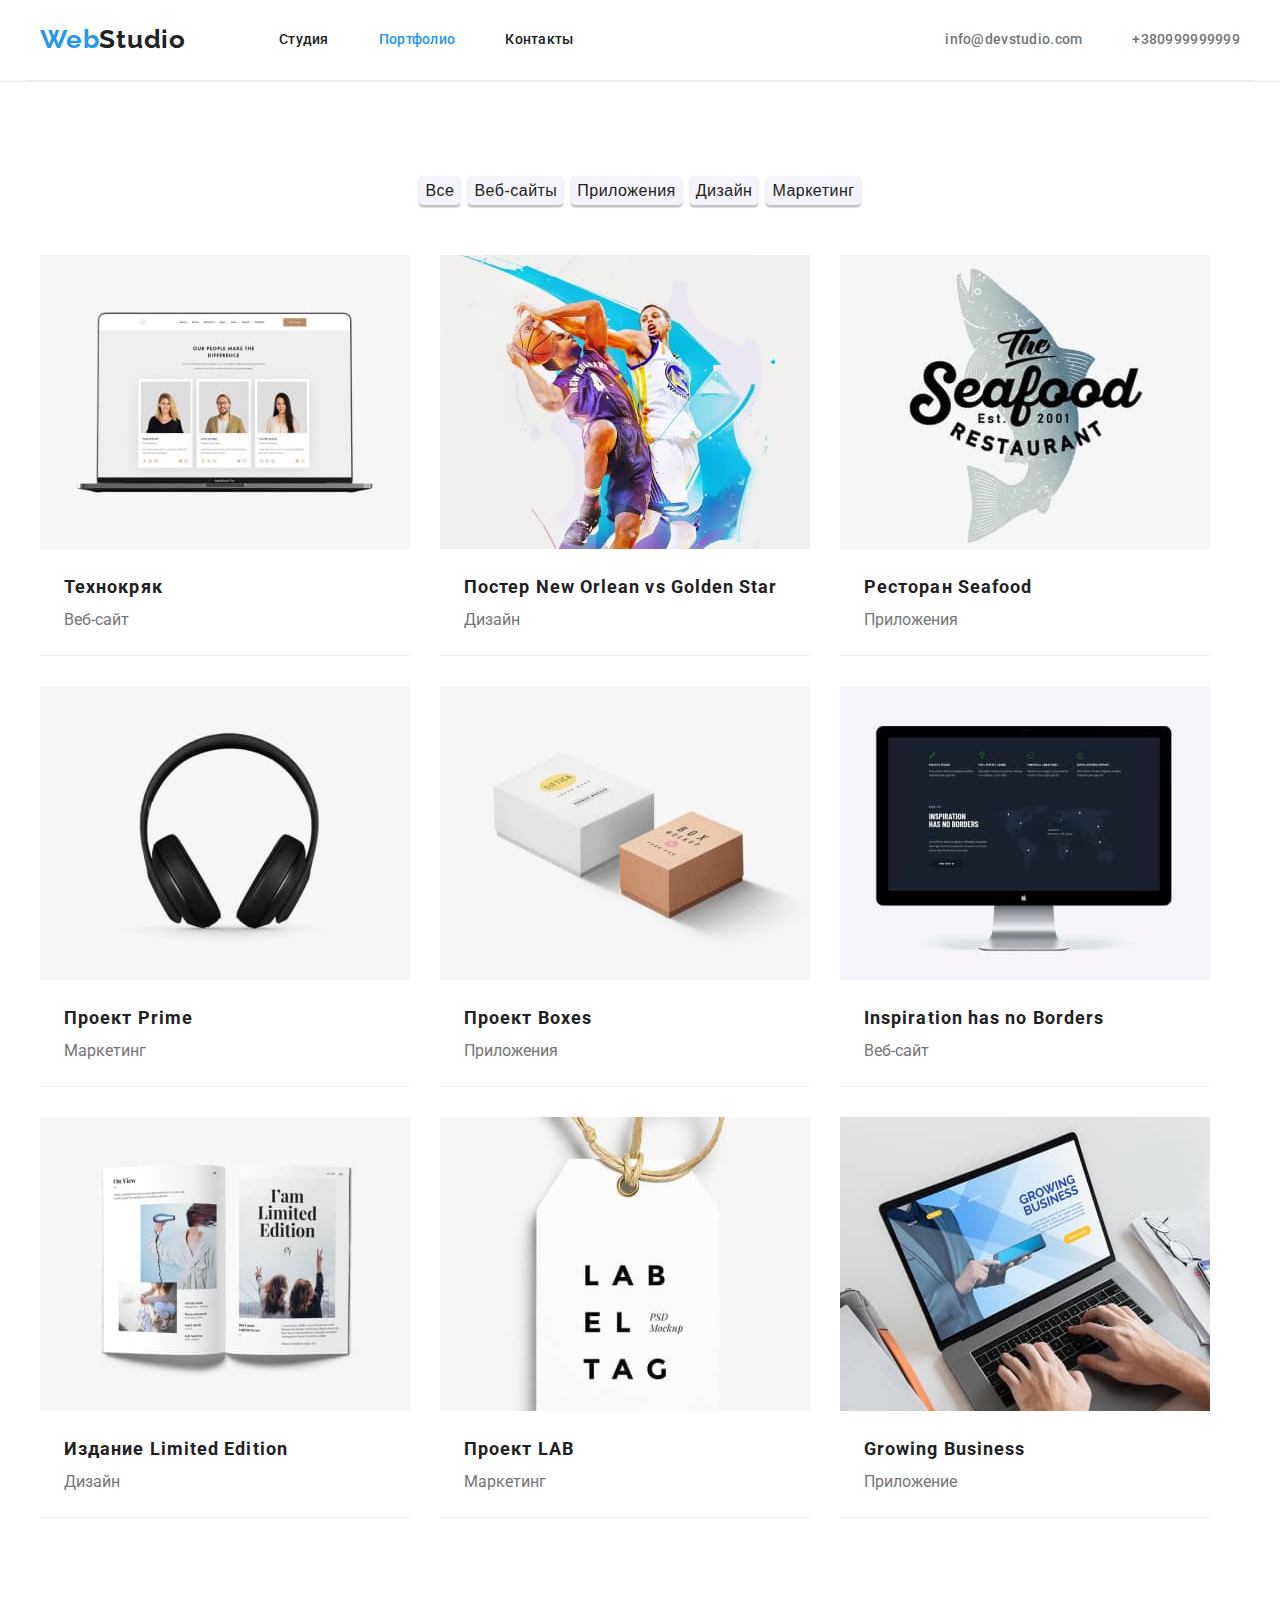
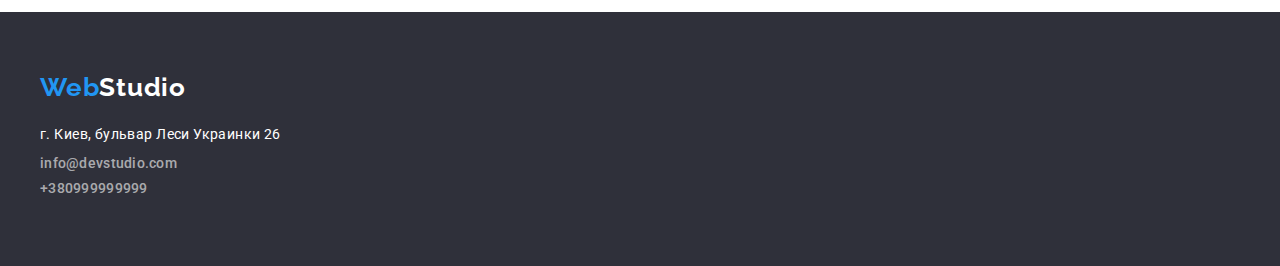
==== portfolio.html @ 698f4d0d "initial commit" ====
<!DOCTYPE html>
<html lang="ru">
  <head>
    <meta charset="UTF-8" />
    <meta http-equiv="X-UA-Compatible" content="IE=edge" />
    <meta name="viewport" content="width=device-width, initial-scale=1.0" />
    <link rel="preconnect" href="https://fonts.googleapis.com" />
    <link rel="preconnect" href="https://fonts.gstatic.com" crossorigin />
    <link
      href="https://fonts.googleapis.com/css2?family=Raleway:wght@700&family=Roboto:wght@400;500;700;900&display=swap"
      rel="stylesheet"
    />
    <link rel="stylesheet" href="./css/styles.css" />
    <title class="title-logo">Web Studio</title>
  </head>
  <body class="page">
    <!-- Шапка -->
    <header class="header">
      <div class="container header">
        <a class="logo" href="./index.html" class="href" lang="en"
          >Web<span class="logo-black">Studio</span></a
        >
        <nav class="nav">
          <ul class="site-nav list">
            <li class="item">
              <a class="link" href="./index.html">Студия</a>
            </li>
            <li class="item">
              <a class="link current" href="./portfolio.html">Портфолио</a>
            </li>
            <li class="item">
              <a class="link contacts" href="./contacts.html">Контакты</a>
            </li>
          </ul>
        </nav>
        <ul class="list hdr-contacts">
          <li>
            <a class="mail" href="mailto:info@devstudio.com" lang="en"
              >info@devstudio.com</a
            >
          </li>
          <li class="space">
            <a class="tel" href="tel:+380999999999">+380999999999</a>
          </li>
        </ul>
      </div>
    </header>

    <!-- Мэйн -->
    <section>
      <div class="container portfolio">
        <h1 class="visually-hidden">web-studio portfolio</h1>

        <ul class="btnlist list">
          <li class="btnitem">
            <button class="button-portfolio" type="button">Все</button>
          </li>
          <li class="btnitem">
            <button class="button-portfolio" type="button">Веб-сайты</button>
          </li>
          <li class="btnitem">
            <button class="button-portfolio" type="button">Приложения</button>
          </li>
          <li class="btnitem">
            <button class="button-portfolio" type="button">Дизайн</button>
          </li>
          <li class="btnitem">
            <button class="button-portfolio" type="button">Маркетинг</button>
          </li>
        </ul>

        <ul class="works-list list">
          <li class="works-item">
            <img src="./images/img.jpg" width="370" alt="Ноутбук" />
            <div class="works-caption">
            <h2 class="gallery-captions">Технокряк</h2>
            <p class="gallery-descr">Веб-сайт</p>
            </div>
          </li>
          <li class="works-item">
            <img src="./images/img-2.jpg" width="370" alt="спортсмены" />
            <div class="works-caption">
            <h2 class="gallery-captions">Постер New Orlean vs Golden Star</h2>
            <p class="gallery-descr">Дизайн</p>
            </div>
          </li>
          <li class="works-item">
            <img src="./images/img-3.jpg" width="370" alt="логотип ресторана" />
            <div class="works-caption">
            <h2 class="gallery-captions">Ресторан Seafood</h2>
            <p class="gallery-descr">Приложения</p>
            </div>
          </li>
          <li class="works-item">
            <img src="./images/img-4.jpg" width="370" alt="наушники" />
            <div class="works-caption">
            <h2 class="gallery-captions">Проект Prime</h2>
            <p class="gallery-descr">Маркетинг</p>
            </div>
          </li>
          <li class="works-item">
            <img src="./images/img-5.jpg" width="370" alt="коробки" />
            <div class="works-caption">
            <h2 class="gallery-captions">Проект Boxes</h2>
            <p class="gallery-descr">Приложения</p>
            </div>
          </li>
          <li class="works-item">
            <img src="./images/img-6.jpg" width="370" alt="Компьютер" />
            <div class="works-caption">
            <h2 class="gallery-captions">Inspiration has no Borders</h2>
            <p class="gallery-descr">Веб-сайт</p>
            </div>
          </li>
          <li class="works-item">
            <img src="./images/img-7.jpg" width="370" alt="книга" />
            <div class="works-caption">
            <h2 class="gallery-captions">Издание Limited Edition</h2>
            <p class="gallery-descr">Дизайн</p>
            </div>
          </li>
          <li class="works-item">
            <img src="./images/img-8.jpg" width="370" alt="бирка" />
            <div class="works-caption">
            <h2 class="gallery-captions">Проект LAB</h2>
            <p class="gallery-descr">Маркетинг</p>
            </div>
          </li>
          <li class="works-item">
            <img
              src="./images/img-9.jpg"
              width="370"
              alt="работа за компьютером"
            />
            <div class="works-caption">
            <h2 class="gallery-captions">Growing Business</h2>
            <p class="gallery-descr">Приложение
              </div>
            </p>
          </li>
        </ul>
      </div>
    </section>

    <!-- Подвал -->
    <footer class="footer">
      <div class="container ftr">
        <a href="./index.html" class="logo ftr" lang="en"
          >Web<span class="logo-white">Studio</span></a
        >
        <address class="place">г. Киев, бульвар Леси Украинки 26</address>
        <a class="mail down" href="mailto:info@devstudio.com"
          >info@devstudio.com</a
        >
        <a class="tel down" href="tel:+380999999999">+380999999999</a>
      </div>
    </footer>
  </body>
</html>
---- css/styles.css ----
/* 
header-color = #FFFFFF
bg-color-section-one = #E5E5E5
bg-color-section-two = #F5F4FA
hero-ftr-color = #2F303A
accent-color = #2196F3
title-color = #212121
text-color = #757575
*/
:root {
  --header-color: #ffffff;
  --bg-color-section-two: #f5f4fa;
  --hero-ftr-color: #2f303a;
  --accent-color: #2196f3;
  --title-color: #212121;
  --text-color: #757575;
  --black: #000000;
}
body {
  margin: 0px;
  color: #757575;
  background-color: var(--header-color);
  font-style: normal;
  text-decoration: none;
  font-family: Roboto, sans-serif;
  font-weight: 400;
}

h1,
h2,
h3,
h4,
h5,
h6,
ul,
p {
  margin: 0px;
}

img {
  display: block;
}

.page {
  background-color: var(--bg-color-section-one);
}

.list {
  margin: 0px;
  list-style: none;
}

.visually-hidden {
  position: absolute;
  width: 1px;
  height: 1px;
  margin: -1px;
  border: 0;
  padding: 0;

  white-space: nowrap;
  clip-path: inset(100%);
  clip: rect(0 0 0 0);
  overflow: hidden;
}

.container {
  width: 1200px;
  margin-left: auto;
  margin-right: auto;
  padding-left: 15px;
  padding-right: 15px;
}

.container.header {
  display: flex;
  align-items: center;
  background-color: #ffffff;
}

.container.ftr {
  display: flex;
  flex-direction: column;
  justify-content: flex-start;
}

/* header */
.header {
  background-color: #ffffff;
  border-bottom: 1px solid #ececec;
}

.logo {
  display: inline-block;
  margin-right: 93px;
  font-family: Raleway, sans-serif;
  font-weight: 700;
  font-size: 26px;
  line-height: 1.2;
  letter-spacing: 0.03em;
  color: var(--accent-color);
  text-decoration: none;
}
.logo-black {
  color: var(--title-color);
}
/* site nav */

.site-nav {
  display: flex;
  padding-left: 0px;
}
.site-nav > .item {
  margin-right: 50px;
}

.site-nav > .item:last-child {
  margin-right: 0px;
}

.site-nav .link {
  padding-bottom: 32px;
  padding-top: 32px;
  text-decoration: none;
  font-weight: 500;
  font-size: 14px;
  line-height: 1.14;
  letter-spacing: 0.02em;
  color: var(--title-color);
}
.hdr-contacts {
  display: flex;
  padding-left: 0px;
  margin-left: auto;
}

.space {
  margin-left: 50px;
}

.link.contacts {
  margin-right: 0;
}

.site-nav .link:hover,
.site-nav .link:focus {
  color: var(--accent-color);
}
.site-nav .link.current {
  color: var(--accent-color);
}

.mail {
  display: inline-block;
  padding-top: 32px;
  padding-bottom: 32px;
  color: #757575;
  font-weight: 500;
  text-decoration: none;
  font-size: 14px;
  line-height: 1.14;
  letter-spacing: 0.02em;
}

.tel {
  display: inline-block;
  padding-top: 32px;
  padding-bottom: 32px;
  color: #757575;
  font-weight: 500;
  text-decoration: none;
  font-size: 14px;
  line-height: 1.14;
  letter-spacing: 0.02em;
}
.mail:hover,
.tel:hover {
  color: var(--accent-color);
}

.mail:focus,
.tel:focus {
  color: var(--accent-color);
}

/* hero */
.hero {
  padding: 200px 0;
  text-align: center;
  background-color: var(--hero-ftr-color);
}
.hero-title {
  width: 696px;
  margin-left: auto;
  margin-right: auto;
  margin-bottom: 30px;

  color: var(--header-color);
  font-family: Roboto, sans-serif;
  font-weight: 900;
  text-align: center;
  font-size: 44px;
  line-height: 1.36;
  letter-spacing: 0.06em;
  text-transform: uppercase;
}

.button {
  padding: 10px 32px 10px 32px;
  border: 0px;
  margin-left: auto;
  margin-right: auto;
  cursor: pointer;
  background-color: var(--accent-color);
  color: var(--header-color);
  font-size: 16px;
  line-height: 1.87;
  display: flex;
  align-items: center;
  text-align: center;
  letter-spacing: 0.06em;
}

/* section */

.section {
  padding-bottom: 94px;
}

.section.feature {
  padding-bottom: 94px;
  padding-top: 94px;
}

.feature-list {
  display: flex;
  padding-left: 0px;
}

.feature-items {
  margin-right: 30px;
  width: 270px;
}

.feature-items:last-child {
  margin-right: 0px;
}

.feature-title {
  margin-bottom: 10px;
  text-decoration: none;
  color: var(--title-color);
  font-weight: 700;
  font-size: 14px;
  line-height: 1.14;
  letter-spacing: 0.03em;
  text-transform: uppercase;
}

.item {
  display: flex;
  margin-left: auto;
  margin-right: auto;
  padding-left: 0px;
}

.items {
  margin-right: 30px;
}
.item:last-child {
  margin-right: 0px;
}

.section-title {
  margin-bottom: 50px;
  color: var(--title-color);
  font-weight: 700;
  font-size: 36px;
  line-height: 1.17;
  text-align: center;
  letter-spacing: 0.03em;
}

.secondary-text {
  font-size: 14px;
  line-height: 1.71;
  letter-spacing: 0.03em;
  color: var(--text-color);
}

.secondary-text.change-font {
  font-size: 16px;
}

.section.team {
  background-color: #f5f4fa;
  padding-top: 94px;
  padding-bottom: 94px;
}

.team-txt {
  padding-top: 30px;
  padding-bottom: 30px;
  background-color: #ffffff;
}

.section-title.team {
  margin-bottom: 10px;
  font-weight: 500;
  font-size: 16px;
  line-height: 1.19;
  text-align: center;
  letter-spacing: 0.03em;
  color: #212121;
}

.teamlist {
  display: flex;
  justify-content: center;
  margin-right: auto;
  margin-left: auto;
  padding-left: 0px;
}

.correction {
  margin-right: 30px;
}

.secondary-text.change-font {
  text-align: center;
  background-color: #ffffff;
}

.one {
  margin-bottom: 94px;
  box-shadow: 0px 1px 3px rgba(0, 0, 0, 0.12), 0px 1px 1px rgba(0, 0, 0, 0.14),
    0px 2px 1px rgba(0, 0, 0, 0.2);
  border-radius: 0px 0px 4px 4px;
}

/* footer */
.footer {
  display: flex;
  flex-direction: row;
  justify-content: flex-start;
  padding-bottom: 60px;
  padding-top: 60px;
  color: #ffffff;
  background-color: var(--hero-ftr-color);
}

.logo-white {
  color: #ffffff;
}

.logo.ftr {
  margin-bottom: 20px;
}

.place {
  margin-bottom: 9px;
  font-size: 14px;
  font-style: normal;
  line-height: 1.71;
  letter-spacing: 0.03em;
  color: #ffffff;
}

.mail.down,
.tel.down {
  padding-top: 0px;
  padding-bottom: 0px;
  margin-bottom: 9px;
  color: rgba(255, 255, 255, 0.6);
}

/*  PORTfolio */
.button-portfolio {
  border: 0px;
  cursor: pointer;
  border-radius: 4px;
  box-shadow: 0px 3px 1px rgba(0, 0, 0, 0.1), 0px 1px 2px rgba(0, 0, 0, 0.08),
    0px 2px 2px rgba(0, 0, 0, 0.12);

  font-weight: 500;
  font-size: 16px;
  line-height: 1.71;
  text-align: center;
  letter-spacing: 0.03em;
  color: var(--title-color);
  background-color: #f5f4fa;
}

.button-portfolio:hover,
.button-portfolio:focus {
  background-color: var(--accent-color);
  color: #ffffff;
}

.gallery-captions {
  font-weight: bold;
  font-size: 18px;
  line-height: 2;
  letter-spacing: 0.06em;
  color: var(--title-color);
}
.gallery-descr {
  font-size: 16px;
  line-height: 1.87;
}
.btnlist {
  display: flex;
  justify-content: center;
  margin-bottom: 50px;
  margin-right: auto;
  margin-left: auto;
  padding-left: 0px;
}
.btnlist > .btnitem {
  margin-right: 8px;
}
.btnlist > .btnitem:last-child {
  margin-right: 0px;
}

.works-list {
  display: flex;
  flex-wrap: wrap;
  margin-left: auto;
  margin-right: auto;
  padding-left: 0px;
}

.works-item {
  margin-right: 30px;
  margin-bottom: 30px;
  border-bottom: 1px solid #eeeeee;
}
.works-item:nth-child(3n + 3) {
  margin-right: 0px;
}
.works-item:nth-child(n + 7) {
  margin-bottom: 0px;
}

.container.portfolio {
  padding-top: 94px;
  padding-bottom: 94px;
}
.works-caption {
  padding: 20px 24px;
}
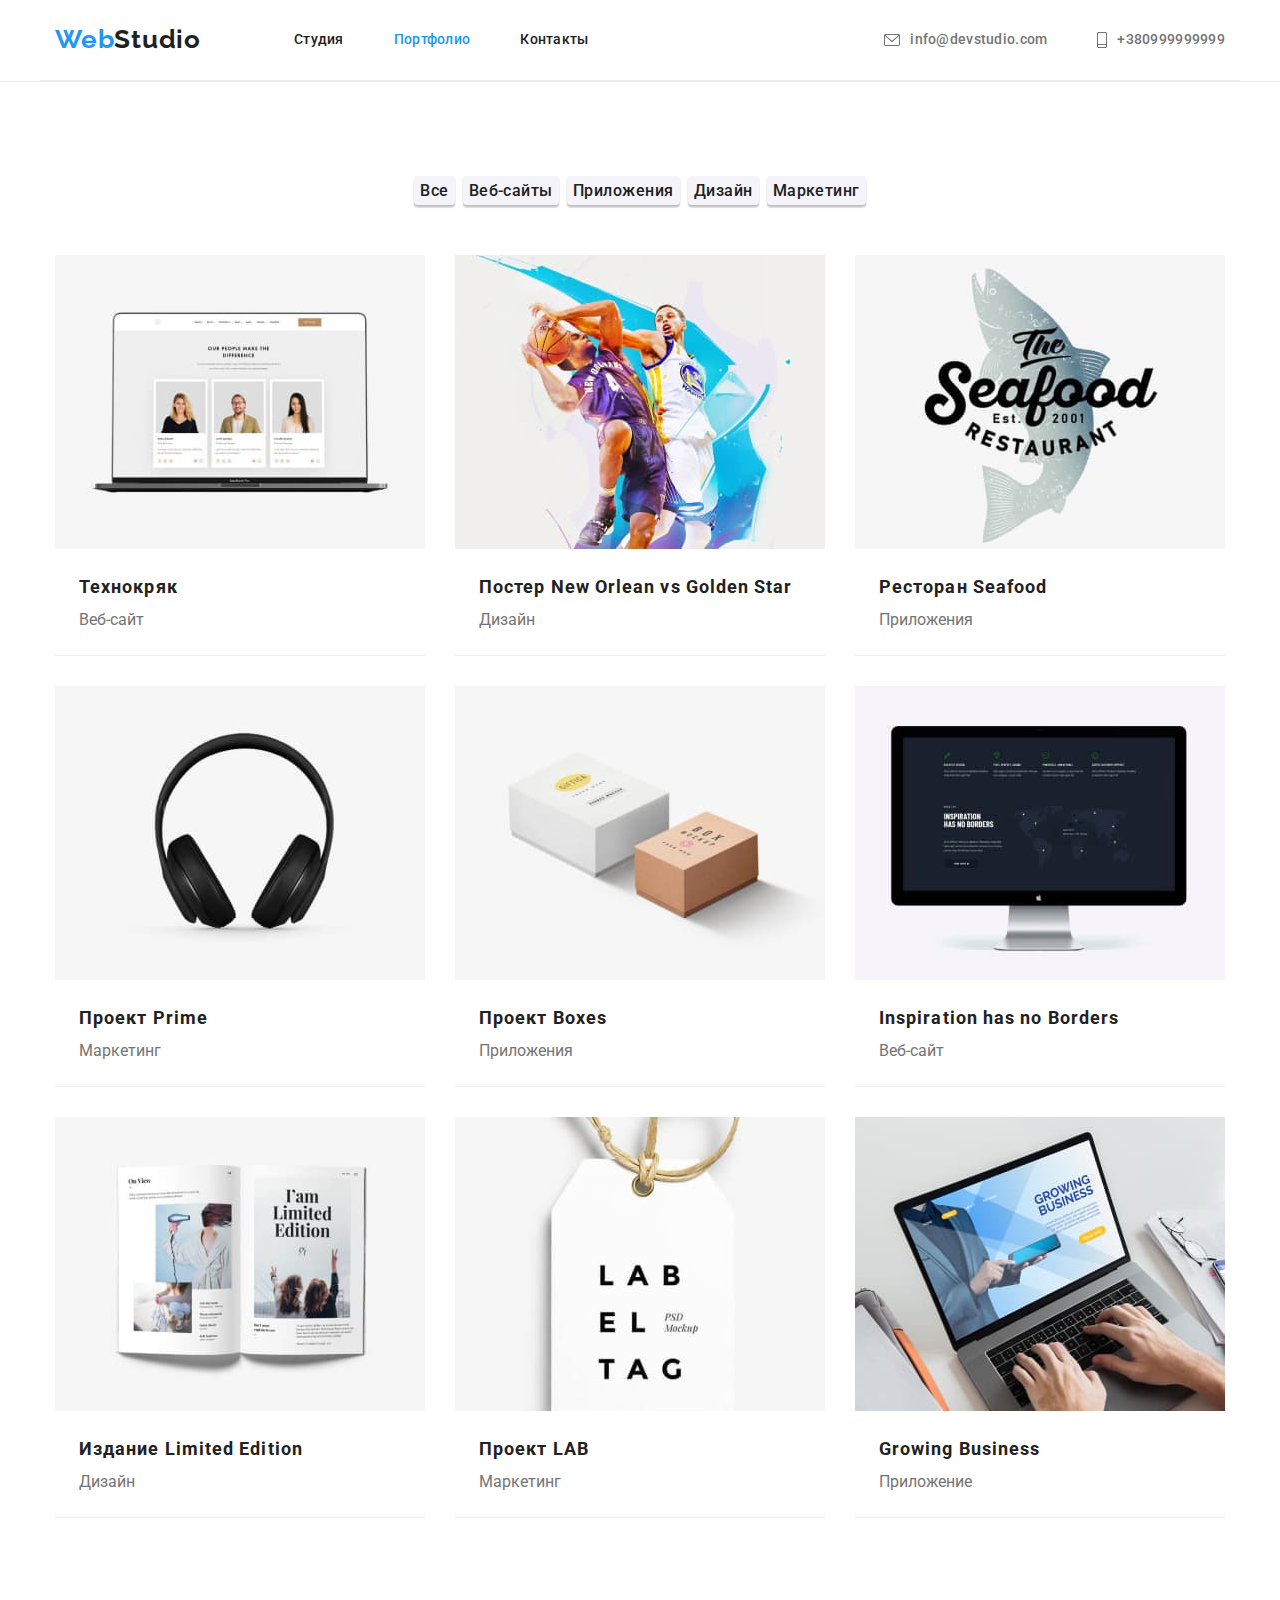
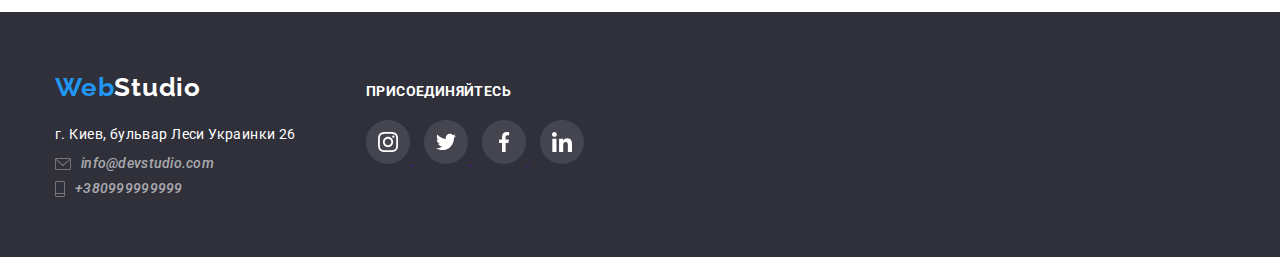
==== commit cd46516f: "xxxx" ====
--- a/portfolio.html
+++ b/portfolio.html
@@ -9,6 +9,10 @@
     <link
       href="https://fonts.googleapis.com/css2?family=Raleway:wght@700&family=Roboto:wght@400;500;700;900&display=swap"
       rel="stylesheet"
+    />
+     <link
+      rel="stylesheet"
+      href="https://cdnjs.cloudflare.com/ajax/libs/modern-normalize/1.0.0/modern-normalize.min.css"
     />
     <link rel="stylesheet" href="./css/styles.css" />
     <title class="title-logo">Web Studio</title>
@@ -143,16 +147,44 @@
     </section>
 
     <!-- Подвал -->
-    <footer class="footer">
+   <footer class="footer">
       <div class="container ftr">
-        <a href="./index.html" class="logo ftr" lang="en"
-          >Web<span class="logo-white">Studio</span></a
-        >
-        <address class="place">г. Киев, бульвар Леси Украинки 26</address>
-        <a class="mail down" href="mailto:info@devstudio.com"
-          >info@devstudio.com</a
-        >
-        <a class="tel down" href="tel:+380999999999">+380999999999</a>
+        <div class="ftr-box">
+          <a href="./index.html" class="logo ftr" lang="en"
+            >Web<span class="logo-white">Studio</span></a
+          >
+          <address class="address">
+            <p class="place">г. Киев, бульвар Леси Украинки 26</p>
+            <a class="mail down" href="mailto:info@devstudio.com"
+              >info@devstudio.com</a
+            >
+            <a class="tel down" href="tel:+380999999999">+380999999999</a>
+          </address>
+        </div>
+
+        <div class="ftr-box-two">
+          <p class="ftr-txt">присоединяйтесь</p>
+          <a class="ftr-icons" href="">
+            <svg width="44" height="44">
+              <use href="./images/icons.svg#igblack"></use>
+            </svg>
+          </a>
+          <a class="ftr-icons" href="">
+            <svg width="44" height="44">
+              <use href="./images/icons.svg#twitterblack"></use>
+            </svg>
+          </a>
+          <a class="ftr-icons" href="">
+            <svg width="44" height="44">
+              <use href="./images/icons.svg#facebookblack"></use>
+            </svg>
+          </a>
+          <a class="ftr-icons" href="">
+            <svg width="44" height="44">
+              <use href="./images/icons.svg#linkedinblack"></use>
+            </svg>
+          </a>
+        </div>
       </div>
     </footer>
   </body>
--- a/css/styles.css
+++ b/css/styles.css
@@ -80,8 +80,7 @@
 
 .container.ftr {
   display: flex;
-  flex-direction: column;
-  justify-content: flex-start;
+  align-items: baseline;
 }
 
 /* header */
@@ -151,7 +150,8 @@
 }
 
 .mail {
-  display: inline-block;
+  display: flex;
+  align-items: center;
   padding-top: 32px;
   padding-bottom: 32px;
   color: #757575;
@@ -162,8 +162,20 @@
   letter-spacing: 0.02em;
 }
 
+.mail::before {
+  content: "";
+  width: 16px;
+  height: 12px;
+  display: inline-flex;
+  align-items: center;
+  margin-right: 10px;
+  background-repeat: no-repeat;
+  background-image: url(../images/svg/mail.svg);
+}
+
 .tel {
-  display: inline-block;
+  display: flex;
+  align-items: center;
   padding-top: 32px;
   padding-bottom: 32px;
   color: #757575;
@@ -173,6 +185,17 @@
   line-height: 1.14;
   letter-spacing: 0.02em;
 }
+.tel::before {
+  content: "";
+  width: 10px;
+  height: 16px;
+  display: inline-flex;
+  align-items: center;
+  margin-right: 10px;
+  background-repeat: no-repeat;
+  background-image: url(../images/svg/tel.svg);
+}
+
 .mail:hover,
 .tel:hover {
   color: var(--accent-color);
@@ -219,6 +242,8 @@
   align-items: center;
   text-align: center;
   letter-spacing: 0.06em;
+  box-shadow: 0px 4px 4px rgba(0, 0, 0, 0.15);
+  border-radius: 4px;
 }
 
 /* section */
@@ -257,6 +282,22 @@
   text-transform: uppercase;
 }
 
+.box {
+  display: flex;
+  justify-content: center;
+  align-items: center;
+  width: 270px;
+  height: 120px;
+  border: 1px solid #afb1b8;
+  border-radius: 4px;
+  margin-right: 30px;
+  margin-bottom: 30px;
+  background-color: #f5f4fa;
+}
+.box:last-child {
+  margin-right: 0;
+}
+
 .item {
   display: flex;
   margin-left: auto;
@@ -267,7 +308,7 @@
 .items {
   margin-right: 30px;
 }
-.item:last-child {
+.items:last-child {
   margin-right: 0px;
 }
 
@@ -329,13 +370,52 @@
 .secondary-text.change-font {
   text-align: center;
   background-color: #ffffff;
+  margin-bottom: 16px;
+}
+
+.social-links {
+  display: flex;
+  justify-content: center;
+  align-items: center;
+  padding-left: 32px;
+  padding-right: 32px;
+}
+
+.social-links > a {
+  margin-right: 10px;
+}
+.social-links > a:last-child {
+  margin-right: 0;
 }
 
 .one {
-  margin-bottom: 94px;
   box-shadow: 0px 1px 3px rgba(0, 0, 0, 0.12), 0px 1px 1px rgba(0, 0, 0, 0.14),
     0px 2px 1px rgba(0, 0, 0, 0.2);
   border-radius: 0px 0px 4px 4px;
+}
+
+.container.small {
+  padding-top: 94px;
+  padding-bottom: 94px;
+}
+
+.client-links {
+  display: flex;
+  justify-content: center;
+}
+
+.client {
+  display: flex;
+  justify-content: center;
+  align-items: center;
+  width: 170px;
+  height: 92px;
+  border: 1px solid #afb1b8;
+  border-radius: 4px;
+  margin-right: 30px;
+}
+.client:last-child {
+  margin-right: 0;
 }
 
 /* footer */
@@ -372,6 +452,30 @@
   padding-bottom: 0px;
   margin-bottom: 9px;
   color: rgba(255, 255, 255, 0.6);
+}
+.tel.down {
+  margin-bottom: 0;
+}
+
+.ftr-box {
+  margin-right: 70px;
+}
+
+.ftr-txt {
+  padding-top: 12px;
+  padding-bottom: 20px;
+  font-weight: 700;
+  font-size: 14px;
+  line-height: 1.14;
+  letter-spacing: 0.03em;
+  text-transform: uppercase;
+  color: #ffffff;
+}
+.ftr-icons {
+  margin-right: 10px;
+}
+.ftr-icons:last-child {
+  margin-right: 0;
 }
 
 /*  PORTfolio */
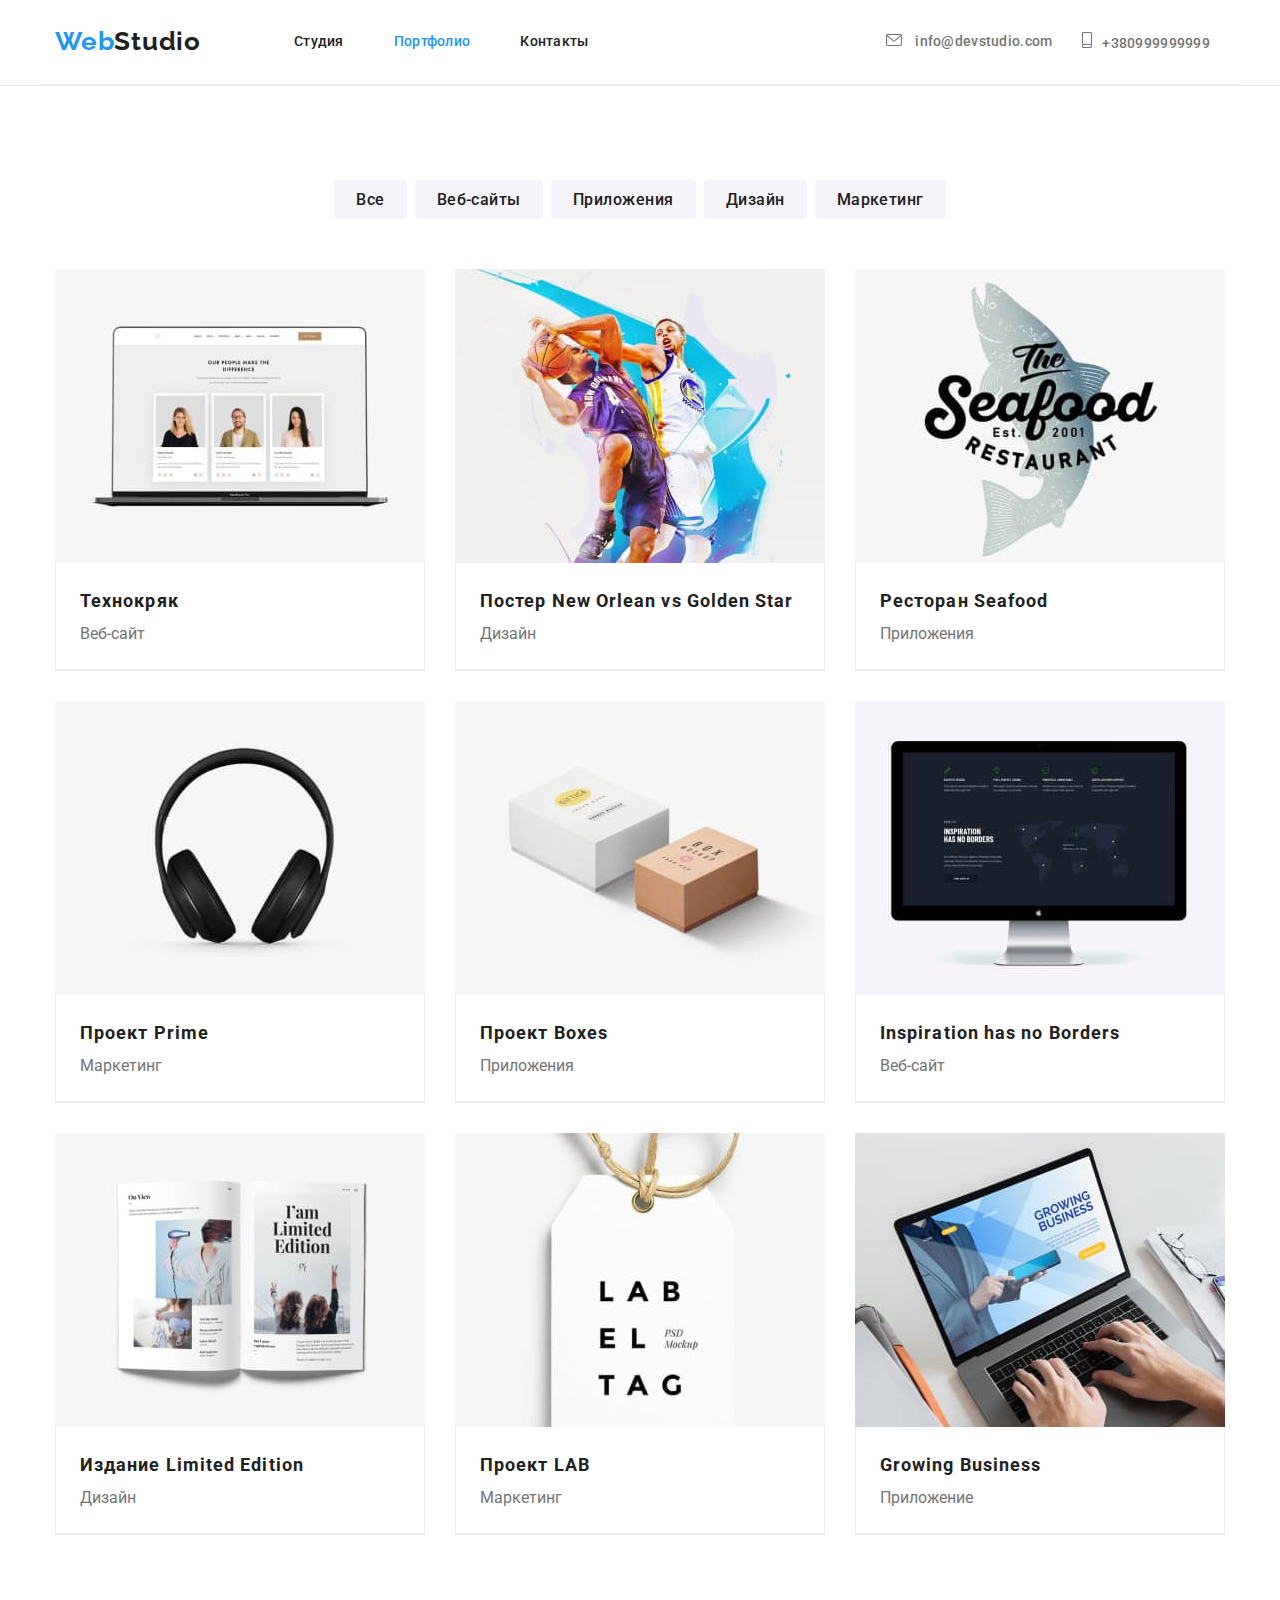
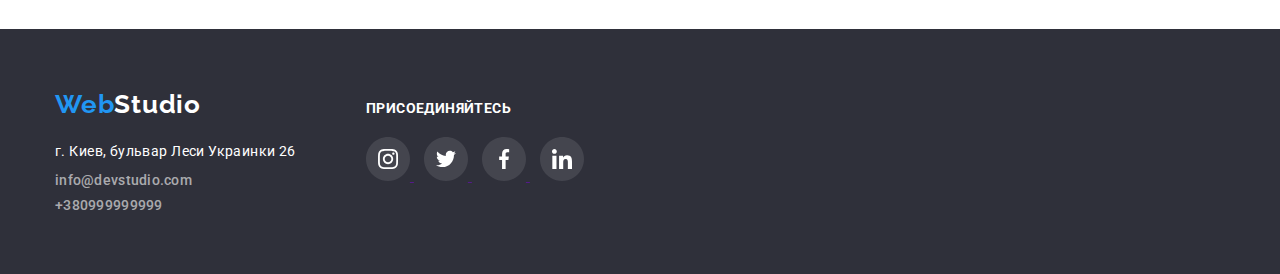
==== commit 94dc1ca1: "update" ====
--- a/portfolio.html
+++ b/portfolio.html
@@ -38,13 +38,18 @@
           </ul>
         </nav>
         <ul class="list hdr-contacts">
-          <li>
+          <li class="space">
             <a class="mail" href="mailto:info@devstudio.com" lang="en"
-              >info@devstudio.com</a
-            >
+              ><svg class="svg-mail" width="16" height="12">
+              <use href="./images/icons.svg#mail"></use>
+            </svg>
+            info@devstudio.com</a>
           </li>
           <li class="space">
-            <a class="tel" href="tel:+380999999999">+380999999999</a>
+            <a class="tel" href="tel:+380999999999">
+              <svg class="svg-tel" width="10" height="16">
+              <use href="./images/icons.svg#tel"></use>
+            </svg>+380999999999</a>
           </li>
         </ul>
       </div>
@@ -165,22 +170,22 @@
         <div class="ftr-box-two">
           <p class="ftr-txt">присоединяйтесь</p>
           <a class="ftr-icons" href="">
-            <svg width="44" height="44">
+            <svg class="ftr-icon" width="44" height="44">
               <use href="./images/icons.svg#igblack"></use>
             </svg>
           </a>
           <a class="ftr-icons" href="">
-            <svg width="44" height="44">
+            <svg class="ftr-icon" width="44" height="44">
               <use href="./images/icons.svg#twitterblack"></use>
             </svg>
           </a>
           <a class="ftr-icons" href="">
-            <svg width="44" height="44">
+            <svg class="ftr-icon" width="44" height="44">
               <use href="./images/icons.svg#facebookblack"></use>
             </svg>
           </a>
           <a class="ftr-icons" href="">
-            <svg width="44" height="44">
+            <svg class="ftr-icon" width="44" height="44">
               <use href="./images/icons.svg#linkedinblack"></use>
             </svg>
           </a>
--- a/css/styles.css
+++ b/css/styles.css
@@ -36,7 +36,10 @@
 p {
   margin: 0px;
 }
-
+li {
+  margin: 0;
+  list-style: none;
+}
 img {
   display: block;
 }
@@ -131,10 +134,14 @@
   display: flex;
   padding-left: 0px;
   margin-left: auto;
+  align-items: center;
 }
 
 .space {
-  margin-left: 50px;
+  margin-right: 15px;
+}
+.space:nth-child(1) {
+  margin-right: 0;
 }
 
 .link.contacts {
@@ -150,52 +157,32 @@
 }
 
 .mail {
-  display: flex;
-  align-items: center;
+  display: block;
+  padding-top: 32px;
+  padding-bottom: 32px;
+  margin-right: 30px;
+  color: #757575;
+  font-weight: 500;
+  font-style: normal;
+  text-decoration: none;
+  font-size: 14px;
+  line-height: 1.14;
+  letter-spacing: 0.02em;
+}
+
+.tel {
+  display: block;
   padding-top: 32px;
   padding-bottom: 32px;
   color: #757575;
   font-weight: 500;
+  font-style: normal;
   text-decoration: none;
   font-size: 14px;
   line-height: 1.14;
   letter-spacing: 0.02em;
 }
 
-.mail::before {
-  content: "";
-  width: 16px;
-  height: 12px;
-  display: inline-flex;
-  align-items: center;
-  margin-right: 10px;
-  background-repeat: no-repeat;
-  background-image: url(../images/svg/mail.svg);
-}
-
-.tel {
-  display: flex;
-  align-items: center;
-  padding-top: 32px;
-  padding-bottom: 32px;
-  color: #757575;
-  font-weight: 500;
-  text-decoration: none;
-  font-size: 14px;
-  line-height: 1.14;
-  letter-spacing: 0.02em;
-}
-.tel::before {
-  content: "";
-  width: 10px;
-  height: 16px;
-  display: inline-flex;
-  align-items: center;
-  margin-right: 10px;
-  background-repeat: no-repeat;
-  background-image: url(../images/svg/tel.svg);
-}
-
 .mail:hover,
 .tel:hover {
   color: var(--accent-color);
@@ -204,6 +191,17 @@
 .mail:focus,
 .tel:focus {
   color: var(--accent-color);
+}
+
+.svg-mail,
+.svg-tel {
+  fill: var(--text-color);
+  margin-right: 10px;
+}
+
+.mail:hover .svg-mail,
+.tel:hover .svg-tel {
+  fill: var(--accent-color);
 }
 
 /* hero */
@@ -211,6 +209,18 @@
   padding: 200px 0;
   text-align: center;
   background-color: var(--hero-ftr-color);
+  background-repeat: no-repeat;
+  background-position: 50% 50%;
+  max-width: 1600px;
+  height: 600px;
+  margin-left: auto;
+  margin-right: auto;
+  background-image: linear-gradient(
+      to right,
+      rgba(47, 48, 58, 0.4),
+      rgba(47, 48, 58, 0.4)
+    ),
+    url(../images/bg.jpg);
 }
 .hero-title {
   width: 696px;
@@ -256,7 +266,6 @@
   padding-bottom: 94px;
   padding-top: 94px;
 }
-
 .feature-list {
   display: flex;
   padding-left: 0px;
@@ -383,15 +392,25 @@
 
 .social-links > a {
   margin-right: 10px;
+  background-color: #fff;
 }
 .social-links > a:last-child {
   margin-right: 0;
+}
+
+.svg-social {
+  fill: #afb1b8;
+  border-radius: 50%;
+}
+.svg-social:hover {
+  background-color: var(--accent-color);
+  fill: #fff;
 }
 
 .one {
   box-shadow: 0px 1px 3px rgba(0, 0, 0, 0.12), 0px 1px 1px rgba(0, 0, 0, 0.14),
     0px 2px 1px rgba(0, 0, 0, 0.2);
-  border-radius: 0px 0px 4px 4px;
+  border-radius: 0px 0px 6px 6px;
 }
 
 .container.small {
@@ -417,6 +436,21 @@
 .client:last-child {
   margin-right: 0;
 }
+.client > a {
+  display: inline-block;
+}
+
+.client:hover {
+  border: 1px solid var(--accent-color);
+}
+
+.svg-client {
+  fill: #afb1b8;
+}
+
+.client:hover .svg-client {
+  fill: var(--accent-color);
+}
 
 /* footer */
 .footer {
@@ -458,6 +492,8 @@
 }
 
 .ftr-box {
+  display: flex;
+  flex-direction: column;
   margin-right: 70px;
 }
 
@@ -477,15 +513,23 @@
 .ftr-icons:last-child {
   margin-right: 0;
 }
-
+.ftr-icon {
+  fill: rgba(255, 255, 255, 0.1);
+}
+.ftr-icon:hover {
+  fill: var(--accent-color);
+}
+.address {
+  display: inline-flex;
+  flex-direction: column;
+}
 /*  PORTfolio */
+
 .button-portfolio {
   border: 0px;
   cursor: pointer;
+  padding: 6px 22px;
   border-radius: 4px;
-  box-shadow: 0px 3px 1px rgba(0, 0, 0, 0.1), 0px 1px 2px rgba(0, 0, 0, 0.08),
-    0px 2px 2px rgba(0, 0, 0, 0.12);
-
   font-weight: 500;
   font-size: 16px;
   line-height: 1.71;
@@ -499,6 +543,8 @@
 .button-portfolio:focus {
   background-color: var(--accent-color);
   color: #ffffff;
+  box-shadow: 0px 3px 1px rgba(0, 0, 0, 0.1), 0px 1px 2px rgba(0, 0, 0, 0.08),
+    0px 2px 2px rgba(0, 0, 0, 0.12);
 }
 
 .gallery-captions {
@@ -553,4 +599,11 @@
 }
 .works-caption {
   padding: 20px 24px;
-}
+  border-bottom: 1px solid #eeeeee;
+  border-left: 1px solid #eeeeee;
+  border-right: 1px solid #eeeeee;
+}
+.works-item:hover {
+  box-shadow: 0px 1px 1px rgba(0, 0, 0, 0.12), 0px 4px 4px rgba(0, 0, 0, 0.06),
+    1px 4px 6px rgba(0, 0, 0, 0.16);
+}
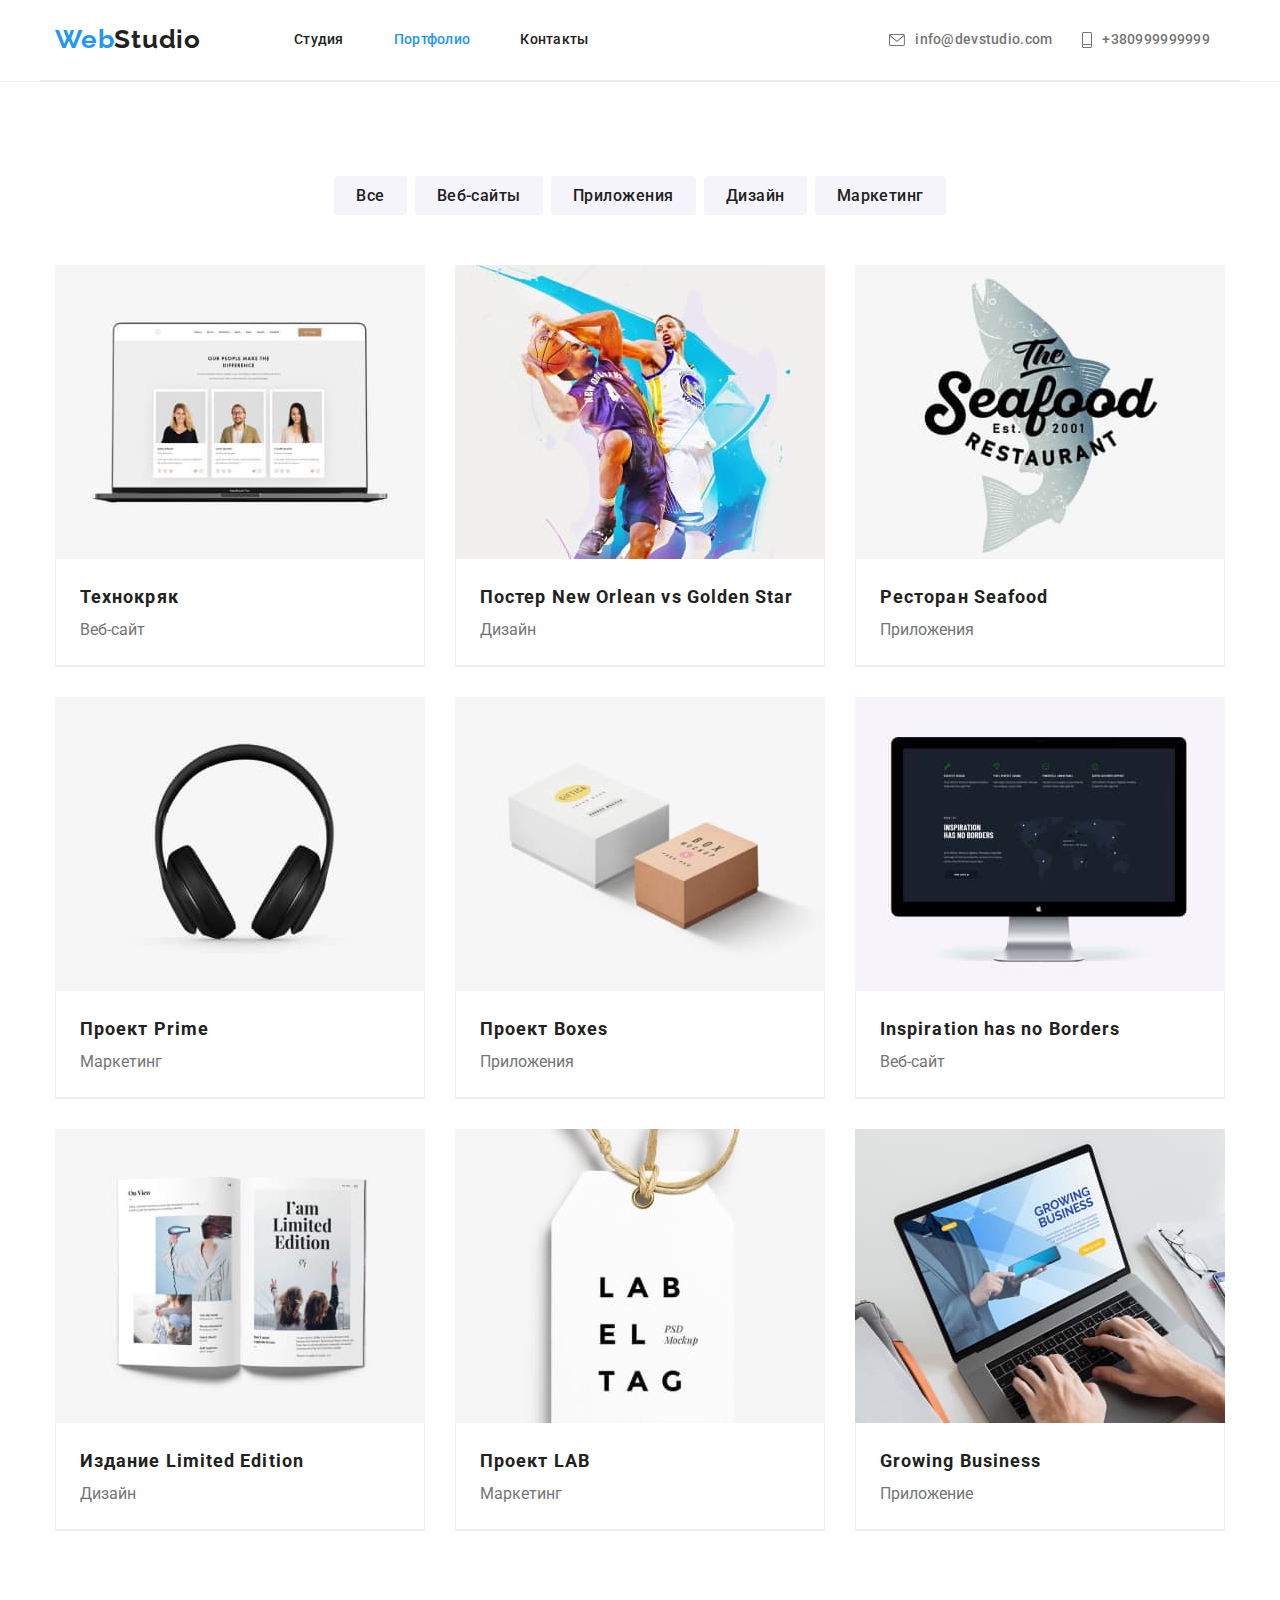
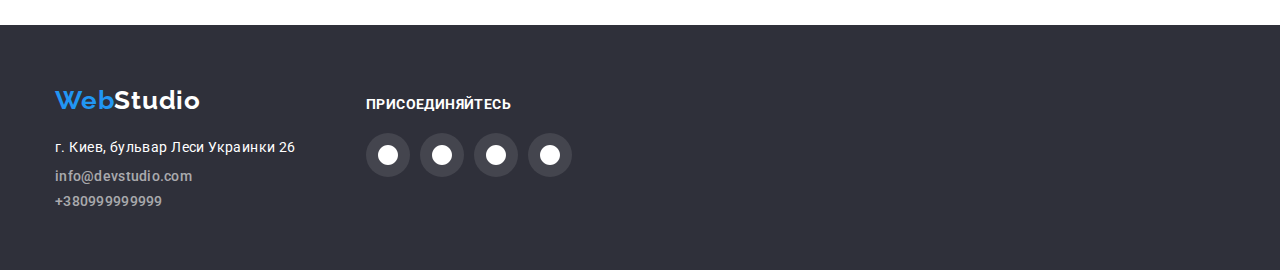
==== commit 625f2872: "." ====
--- a/portfolio.html
+++ b/portfolio.html
@@ -56,7 +56,8 @@
     </header>
 
     <!-- Мэйн -->
-    <section>
+    <main>
+    <section class="section">
       <div class="container portfolio">
         <h1 class="visually-hidden">web-studio portfolio</h1>
 
@@ -80,76 +81,95 @@
 
         <ul class="works-list list">
           <li class="works-item">
+            <a class="works-link" href="">
             <img src="./images/img.jpg" width="370" alt="Ноутбук" />
             <div class="works-caption">
             <h2 class="gallery-captions">Технокряк</h2>
             <p class="gallery-descr">Веб-сайт</p>
             </div>
-          </li>
-          <li class="works-item">
+            </a>
+          </li>
+          <li class="works-item">
+            <a class="works-link" href="">
             <img src="./images/img-2.jpg" width="370" alt="спортсмены" />
             <div class="works-caption">
             <h2 class="gallery-captions">Постер New Orlean vs Golden Star</h2>
             <p class="gallery-descr">Дизайн</p>
             </div>
-          </li>
-          <li class="works-item">
+            </a>
+          </li>
+          <li class="works-item">
+            <a class="works-link" href="">
             <img src="./images/img-3.jpg" width="370" alt="логотип ресторана" />
             <div class="works-caption">
             <h2 class="gallery-captions">Ресторан Seafood</h2>
             <p class="gallery-descr">Приложения</p>
             </div>
-          </li>
-          <li class="works-item">
+            </a>
+          </li>
+          <li class="works-item">
+            <a class="works-link" href="">
             <img src="./images/img-4.jpg" width="370" alt="наушники" />
             <div class="works-caption">
             <h2 class="gallery-captions">Проект Prime</h2>
             <p class="gallery-descr">Маркетинг</p>
             </div>
-          </li>
-          <li class="works-item">
+            </a>
+          </li>
+          <li class="works-item">
+            <a class="works-link" href="">
             <img src="./images/img-5.jpg" width="370" alt="коробки" />
             <div class="works-caption">
             <h2 class="gallery-captions">Проект Boxes</h2>
             <p class="gallery-descr">Приложения</p>
             </div>
-          </li>
-          <li class="works-item">
+            </a>
+          </li>
+          <li class="works-item">
+            <a class="works-link" href="">
             <img src="./images/img-6.jpg" width="370" alt="Компьютер" />
             <div class="works-caption">
             <h2 class="gallery-captions">Inspiration has no Borders</h2>
             <p class="gallery-descr">Веб-сайт</p>
             </div>
-          </li>
-          <li class="works-item">
+            </a>
+          </li>
+          <li class="works-item">
+            <a class="works-link" href="">
             <img src="./images/img-7.jpg" width="370" alt="книга" />
             <div class="works-caption">
             <h2 class="gallery-captions">Издание Limited Edition</h2>
             <p class="gallery-descr">Дизайн</p>
             </div>
-          </li>
-          <li class="works-item">
+            </a>
+          </li>
+          <li class="works-item">
+            <a class="works-link" href="">
             <img src="./images/img-8.jpg" width="370" alt="бирка" />
             <div class="works-caption">
             <h2 class="gallery-captions">Проект LAB</h2>
             <p class="gallery-descr">Маркетинг</p>
             </div>
-          </li>
-          <li class="works-item">
+            </a>
+          </li>
+          <li class="works-item">
+            <a class="works-link" href="">
             <img
               src="./images/img-9.jpg"
               width="370"
               alt="работа за компьютером"
             />
+  
             <div class="works-caption">
             <h2 class="gallery-captions">Growing Business</h2>
             <p class="gallery-descr">Приложение
               </div>
             </p>
-          </li>
+          </a></li>
         </ul>
       </div>
     </section>
+    </main>
 
     <!-- Подвал -->
    <footer class="footer">
@@ -166,29 +186,58 @@
             <a class="tel down" href="tel:+380999999999">+380999999999</a>
           </address>
         </div>
-
-        <div class="ftr-box-two">
+        <div class="pack">
           <p class="ftr-txt">присоединяйтесь</p>
-          <a class="ftr-icons" href="">
-            <svg class="ftr-icon" width="44" height="44">
-              <use href="./images/icons.svg#igblack"></use>
-            </svg>
-          </a>
-          <a class="ftr-icons" href="">
-            <svg class="ftr-icon" width="44" height="44">
-              <use href="./images/icons.svg#twitterblack"></use>
-            </svg>
-          </a>
-          <a class="ftr-icons" href="">
-            <svg class="ftr-icon" width="44" height="44">
-              <use href="./images/icons.svg#facebookblack"></use>
-            </svg>
-          </a>
-          <a class="ftr-icons" href="">
-            <svg class="ftr-icon" width="44" height="44">
-              <use href="./images/icons.svg#linkedinblack"></use>
-            </svg>
-          </a>
+          <ul class="ftr-box-two">
+            <li class="ftr-icon-item">
+              <a class="ftr-icons" href="">
+                <svg
+                  class="ftr-icon"
+                  width="20"
+                  height="20"
+                  aria-label="social icon"
+                >
+                  <use href="./images/icons.svg#igblack"></use>
+                </svg>
+              </a>
+            </li>
+            <li class="ftr-icon-item">
+              <a class="ftr-icons" href="">
+                <svg
+                  class="ftr-icon"
+                  width="20"
+                  height="20"
+                  aria-label="social icon"
+                >
+                  <use href="./images/icons.svg#twitterblack"></use>
+                </svg>
+              </a>
+            </li>
+            <li class="ftr-icon-item">
+              <a class="ftr-icons" href="">
+                <svg
+                  class="ftr-icon"
+                  width="20"
+                  height="20"
+                  aria-label="social icon"
+                >
+                  <use href="./images/icons.svg#facebookblack"></use>
+                </svg>
+              </a>
+            </li>
+            <li class="ftr-icon-item">
+              <a class="ftr-icons" href="">
+                <svg
+                  class="ftr-icon"
+                  width="20"
+                  height="20"
+                  aria-label="social icon"
+                >
+                  <use href="./images/icons.svg#linkedinblack"></use>
+                </svg>
+              </a>
+            </li>
+          </ul>
         </div>
       </div>
     </footer>
--- a/css/styles.css
+++ b/css/styles.css
@@ -157,7 +157,8 @@
 }
 
 .mail {
-  display: block;
+  display: flex;
+  align-items: center;
   padding-top: 32px;
   padding-bottom: 32px;
   margin-right: 30px;
@@ -171,7 +172,8 @@
 }
 
 .tel {
-  display: block;
+  display: flex;
+  align-items: center;
   padding-top: 32px;
   padding-bottom: 32px;
   color: #757575;
@@ -212,7 +214,6 @@
   background-repeat: no-repeat;
   background-position: 50% 50%;
   max-width: 1600px;
-  height: 600px;
   margin-left: auto;
   margin-right: auto;
   background-image: linear-gradient(
@@ -259,12 +260,12 @@
 /* section */
 
 .section {
+  padding-top: 94px;
   padding-bottom: 94px;
 }
 
-.section.feature {
-  padding-bottom: 94px;
-  padding-top: 94px;
+.feature {
+  padding-bottom: 0;
 }
 .feature-list {
   display: flex;
@@ -297,7 +298,6 @@
   align-items: center;
   width: 270px;
   height: 120px;
-  border: 1px solid #afb1b8;
   border-radius: 4px;
   margin-right: 30px;
   margin-bottom: 30px;
@@ -385,9 +385,7 @@
 .social-links {
   display: flex;
   justify-content: center;
-  align-items: center;
-  padding-left: 32px;
-  padding-right: 32px;
+  padding-left: 0;
 }
 
 .social-links > a {
@@ -400,10 +398,8 @@
 
 .svg-social {
   fill: #afb1b8;
-  border-radius: 50%;
-}
-.svg-social:hover {
-  background-color: var(--accent-color);
+}
+.svg-link:hover .svg-social {
   fill: #fff;
 }
 
@@ -413,14 +409,10 @@
   border-radius: 0px 0px 6px 6px;
 }
 
-.container.small {
-  padding-top: 94px;
-  padding-bottom: 94px;
-}
-
 .client-links {
   display: flex;
   justify-content: center;
+  padding-left: 0;
 }
 
 .client {
@@ -452,11 +444,15 @@
   fill: var(--accent-color);
 }
 
+.client-item {
+  margin-right: 30px;
+}
+.client-item:last-child {
+  margin-right: 0;
+}
+
 /* footer */
 .footer {
-  display: flex;
-  flex-direction: row;
-  justify-content: flex-start;
   padding-bottom: 60px;
   padding-top: 60px;
   color: #ffffff;
@@ -498,8 +494,7 @@
 }
 
 .ftr-txt {
-  padding-top: 12px;
-  padding-bottom: 20px;
+  margin-bottom: 20px;
   font-weight: 700;
   font-size: 14px;
   line-height: 1.14;
@@ -507,20 +502,52 @@
   text-transform: uppercase;
   color: #ffffff;
 }
-.ftr-icons {
-  margin-right: 10px;
-}
-.ftr-icons:last-child {
-  margin-right: 0;
-}
+
 .ftr-icon {
-  fill: rgba(255, 255, 255, 0.1);
-}
-.ftr-icon:hover {
-  fill: var(--accent-color);
-}
+  fill: rgba(255, 255, 255, 1);
+}
+
+.ftr-icons,
+.svg-link {
+  display: flex;
+  align-items: center;
+  justify-content: center;
+  width: 44px;
+  height: 44px;
+  border-radius: 50%;
+  background-color: rgba(255, 255, 255, 0.1);
+}
+
+.svg-link:hover {
+  background-color: var(--accent-color);
+}
+
+.ftr-icons:hover {
+  background-color: var(--accent-color);
+}
+
+.ftr-icons:hover .ftr-icon {
+  fill: var(--header-color);
+}
+
 .address {
   display: inline-flex;
+  flex-direction: column;
+}
+
+.ftr-box-two {
+  display: flex;
+  padding-left: 0;
+}
+.ftr-icon-item {
+  margin-right: 10px;
+}
+.ftr-icon-item:last-child {
+  margin-right: 0;
+}
+
+.pack {
+  display: flex;
   flex-direction: column;
 }
 /*  PORTfolio */
@@ -557,6 +584,7 @@
 .gallery-descr {
   font-size: 16px;
   line-height: 1.87;
+  color: var(--text-color);
 }
 .btnlist {
   display: flex;
@@ -586,24 +614,29 @@
   margin-bottom: 30px;
   border-bottom: 1px solid #eeeeee;
 }
+
 .works-item:nth-child(3n + 3) {
   margin-right: 0px;
 }
 .works-item:nth-child(n + 7) {
   margin-bottom: 0px;
 }
-
-.container.portfolio {
-  padding-top: 94px;
-  padding-bottom: 94px;
-}
+.works-item > a {
+  display: block;
+  cursor: pointer;
+}
+
+.works-link {
+  text-decoration: none;
+}
+.works-link:hover {
+  box-shadow: 0px 1px 1px rgba(0, 0, 0, 0.12), 0px 4px 4px rgba(0, 0, 0, 0.06),
+    1px 4px 6px rgba(0, 0, 0, 0.16);
+}
+
 .works-caption {
   padding: 20px 24px;
   border-bottom: 1px solid #eeeeee;
   border-left: 1px solid #eeeeee;
   border-right: 1px solid #eeeeee;
 }
-.works-item:hover {
-  box-shadow: 0px 1px 1px rgba(0, 0, 0, 0.12), 0px 4px 4px rgba(0, 0, 0, 0.06),
-    1px 4px 6px rgba(0, 0, 0, 0.16);
-}
